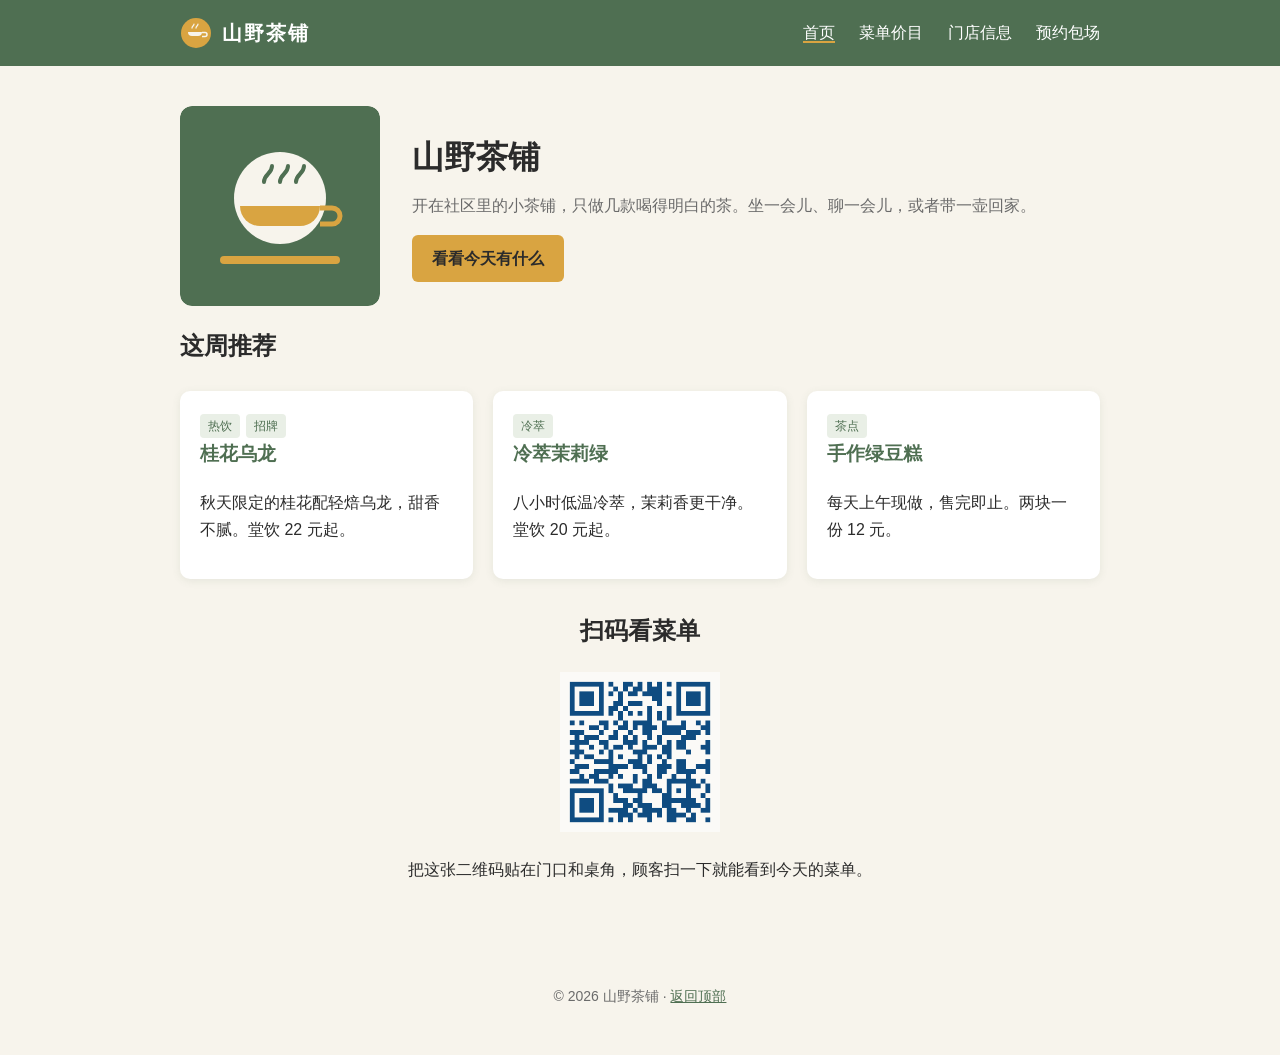
==== index.html @ 319d680d "山野茶铺官网 v1：四页站点、AGENTS.md 规矩、二维码" ====
<!DOCTYPE html>
<html lang="zh-CN">
<head>
  <meta charset="UTF-8">
  <meta name="viewport" content="width=device-width, initial-scale=1.0">
  <title>山野茶铺 · 社区里的一杯慢茶</title>
  <link rel="stylesheet" href="style.css">
</head>
<body>
  <header>
    <div class="nav">
      <span class="brand"><img src="assets/logo.svg" alt="">山野茶铺</span>
      <nav>
        <a href="index.html" class="active">首页</a>
        <a href="menu.html">菜单价目</a>
        <a href="shop.html">门店信息</a>
        <a href="book.html">预约包场</a>
      </nav>
    </div>
  </header>
  <main>
    <section class="hero">
      <img src="assets/hero.svg" alt="茶铺插画">
      <div>
        <h1>山野茶铺</h1>
        <p>开在社区里的小茶铺，只做几款喝得明白的茶。坐一会儿、聊一会儿，或者带一壶回家。</p>
        <a class="btn" href="menu.html">看看今天有什么</a>
      </div>
    </section>
    <section>
      <h2>这周推荐</h2>
      <div class="grid">
        <div class="card">
          <span class="tag">热饮</span><span class="tag">招牌</span>
          <h3>桂花乌龙</h3>
          <p>秋天限定的桂花配轻焙乌龙，甜香不腻。堂饮 22 元起。</p>
        </div>
        <div class="card">
          <span class="tag">冷萃</span>
          <h3>冷萃茉莉绿</h3>
          <p>八小时低温冷萃，茉莉香更干净。堂饮 20 元起。</p>
        </div>
        <div class="card">
          <span class="tag">茶点</span>
          <h3>手作绿豆糕</h3>
          <p>每天上午现做，售完即止。两块一份 12 元。</p>
        </div>
      </div>
    </section>
    <section class="qr">
      <h2>扫码看菜单</h2>
      <img src="assets/qr.png" alt="本站二维码">
      <p>把这张二维码贴在门口和桌角，顾客扫一下就能看到今天的菜单。</p>
    </section>
  </main>
  <footer>
    <p>© 2026 山野茶铺 · <a href="#top">返回顶部</a></p>
  </footer>
</body>
</html>
---- style.css ----
:root {
  --primary: #4f6f52;
  --accent: #d9a441;
  --bg: #f7f4ec;
  --text: #2b2b2b;
  --muted: #6b6b6b;
  --card: #ffffff;
}
* { box-sizing: border-box; }
body {
  margin: 0;
  font-family: "PingFang SC", "Microsoft YaHei", sans-serif;
  background: var(--bg);
  color: var(--text);
  line-height: 1.7;
}
header { background: var(--primary); color: #fff; padding: 16px 0; }
.nav { max-width: 960px; margin: 0 auto; padding: 0 20px; display: flex; align-items: center; justify-content: space-between; }
.nav a { color: #fff; text-decoration: none; margin-left: 20px; }
.nav a.active { border-bottom: 2px solid var(--accent); }
.brand { font-weight: 700; font-size: 20px; letter-spacing: 2px; display: flex; align-items: center; gap: 10px; }
.brand img { width: 32px; height: 32px; }
main { max-width: 960px; margin: 0 auto; padding: 40px 20px; }
.hero { display: flex; gap: 32px; align-items: center; flex-wrap: wrap; }
.hero img { width: 200px; height: 200px; border-radius: 12px; }
.hero > div { flex: 1 1 260px; min-width: 0; }
.hero h1 { margin: 0 0 8px; font-size: 32px; }
.hero p { margin: 0; color: var(--muted); overflow-wrap: anywhere; }
.btn { display: inline-block; margin-top: 16px; padding: 10px 20px; background: var(--accent); color: #2b2b2b; border-radius: 6px; text-decoration: none; font-weight: 600; }
.grid { display: grid; grid-template-columns: repeat(auto-fill, minmax(260px, 1fr)); gap: 20px; margin-top: 24px; }
.card { background: var(--card); border-radius: 10px; padding: 20px; box-shadow: 0 2px 8px rgba(79, 111, 82, 0.10); }
.card h3 { margin-top: 0; color: var(--primary); }
.tag { display: inline-block; font-size: 12px; background: #e9efe6; color: var(--primary); padding: 2px 8px; border-radius: 4px; margin-right: 6px; }
table.menu { width: 100%; border-collapse: collapse; background: var(--card); border-radius: 10px; overflow: hidden; }
table.menu th, table.menu td { padding: 10px 14px; border-bottom: 1px solid #ece8dc; text-align: left; }
table.menu th { background: #e9efe6; color: var(--primary); }
table.menu td:last-child { text-align: right; font-variant-numeric: tabular-nums; white-space: nowrap; }
.info { display: grid; grid-template-columns: 1fr 1fr; gap: 20px; }
form.book { display: grid; gap: 12px; max-width: 520px; }
form.book input, form.book select, form.book textarea { width: 100%; padding: 10px; border: 1px solid #cbd5c0; border-radius: 6px; font: inherit; }
form.book button { padding: 10px 20px; background: var(--primary); color: #fff; border: 0; border-radius: 6px; font: inherit; }
.qr { text-align: center; margin-top: 32px; }
.qr img { width: 160px; height: 160px; }
.notice { background: #fff8e6; border-left: 4px solid var(--accent); padding: 10px 14px; border-radius: 6px; }
footer { text-align: center; color: var(--muted); padding: 32px 20px; font-size: 14px; }
footer a { color: var(--primary); }
@media (max-width: 600px) {
  .hero { flex-direction: column; text-align: center; }
  .nav { flex-direction: column; gap: 10px; }
  .info { grid-template-columns: 1fr; }
}
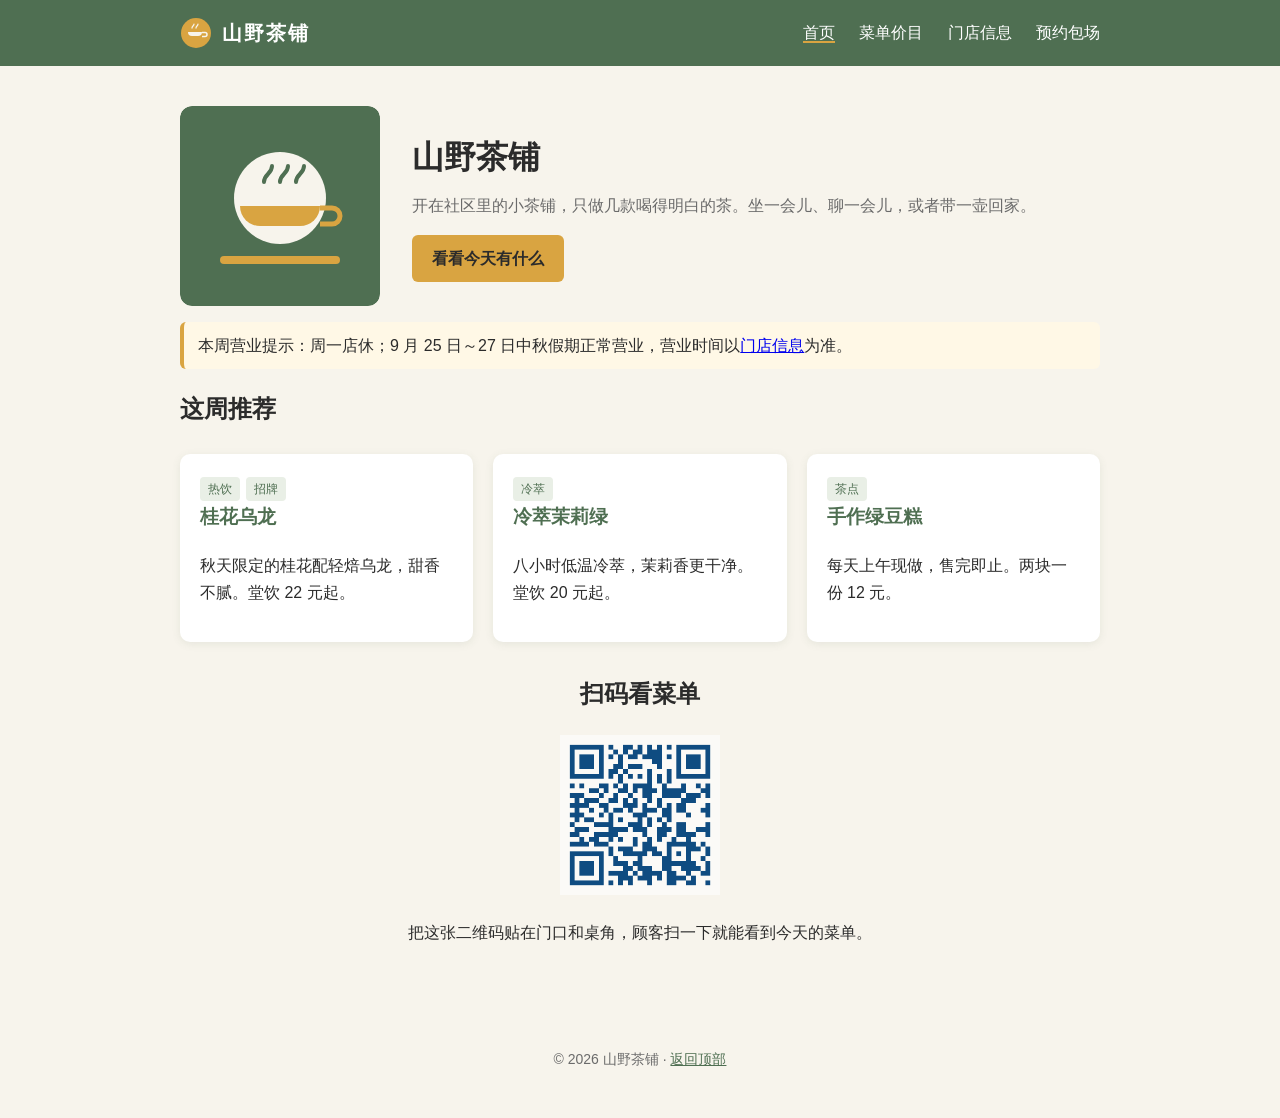
==== commit 8d133d90: "迭代二：首页增加本周营业提示" ====
--- a/index.html
+++ b/index.html
@@ -27,6 +27,7 @@
         <a class="btn" href="menu.html">看看今天有什么</a>
       </div>
     </section>
+    <p class="notice">本周营业提示：周一店休；9 月 25 日～27 日中秋假期正常营业，营业时间以<a href="shop.html">门店信息</a>为准。</p>
     <section>
       <h2>这周推荐</h2>
       <div class="grid">
--- a/style.css
+++ b/style.css
@@ -47,5 +47,9 @@
 @media (max-width: 600px) {
   .hero { flex-direction: column; text-align: center; }
   .nav { flex-direction: column; gap: 10px; }
+  .nav nav { display: flex; flex-wrap: wrap; justify-content: center; gap: 6px 14px; }
+  .nav a { margin-left: 0; font-size: 14px; }
   .info { grid-template-columns: 1fr; }
+  table.menu th:nth-child(2), table.menu td:nth-child(2) { display: none; }
+  table.menu td:first-child { max-width: 60vw; overflow-wrap: anywhere; }
 }
